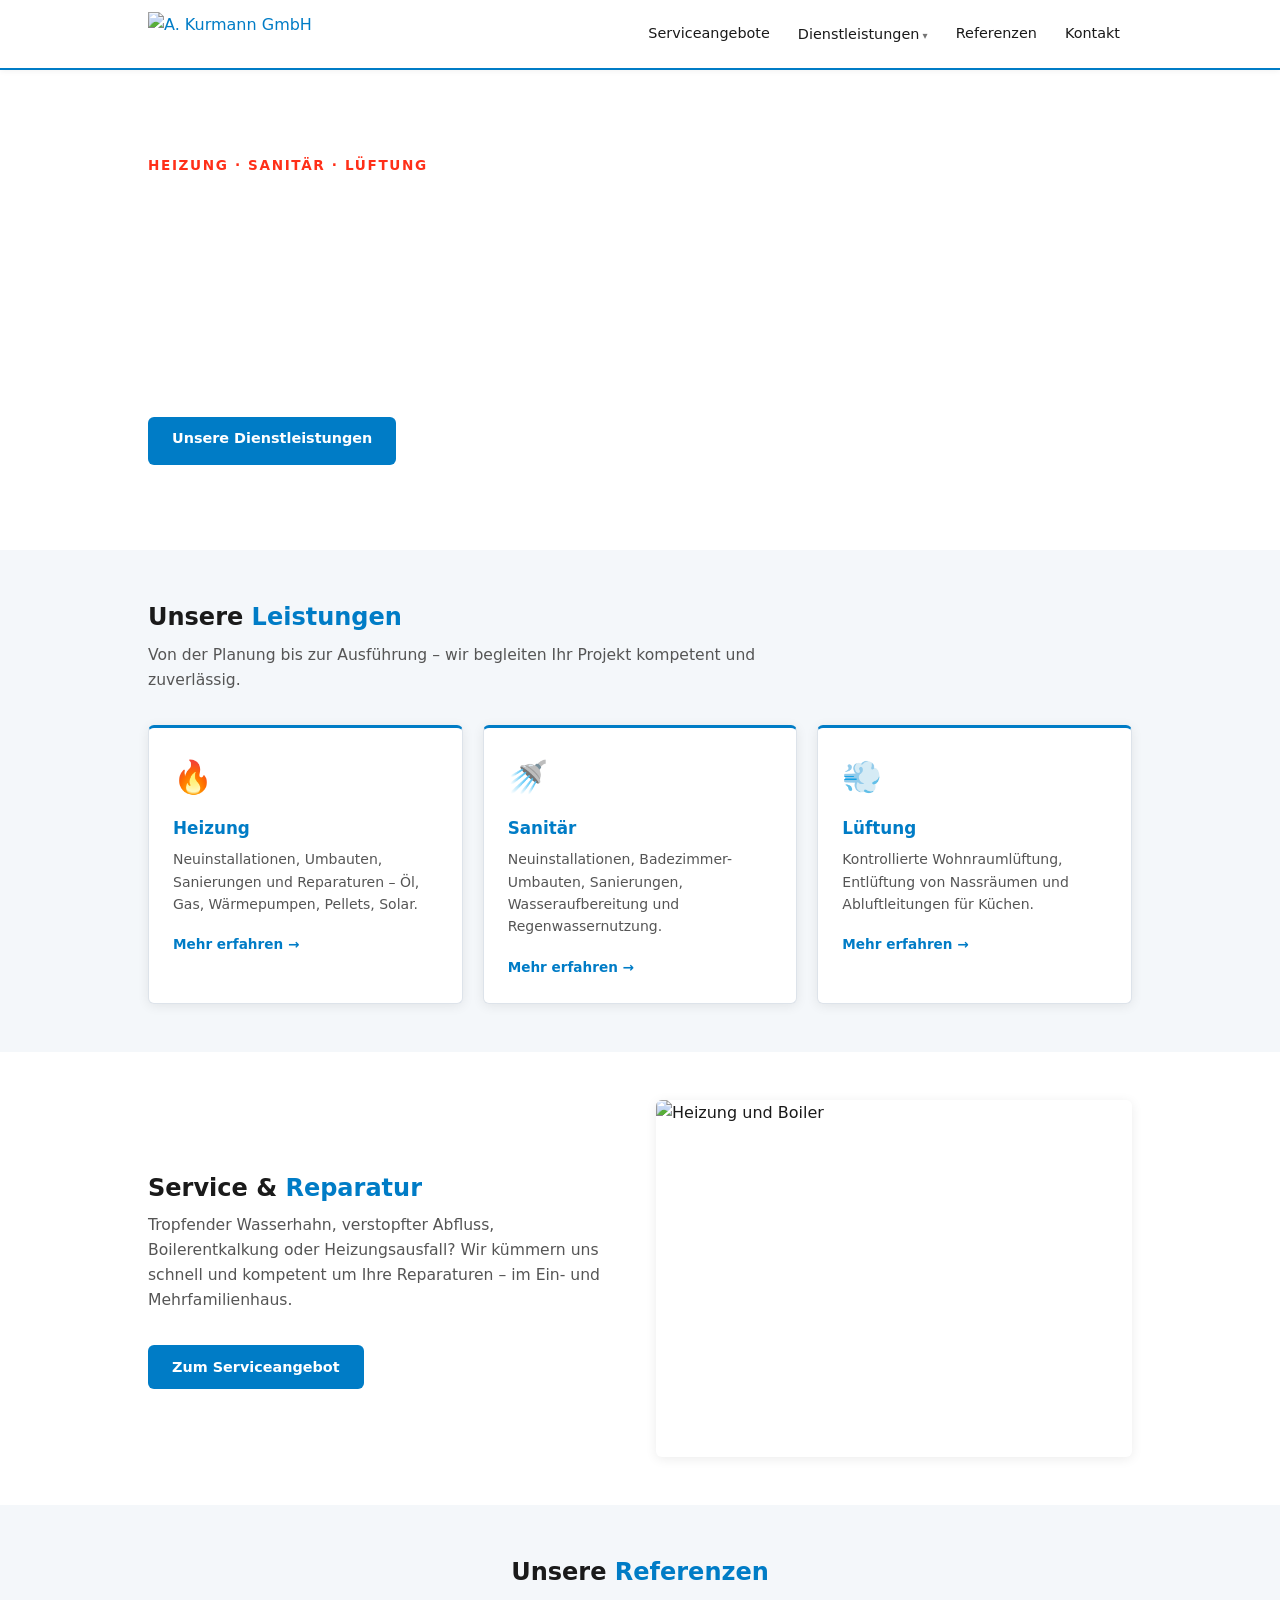
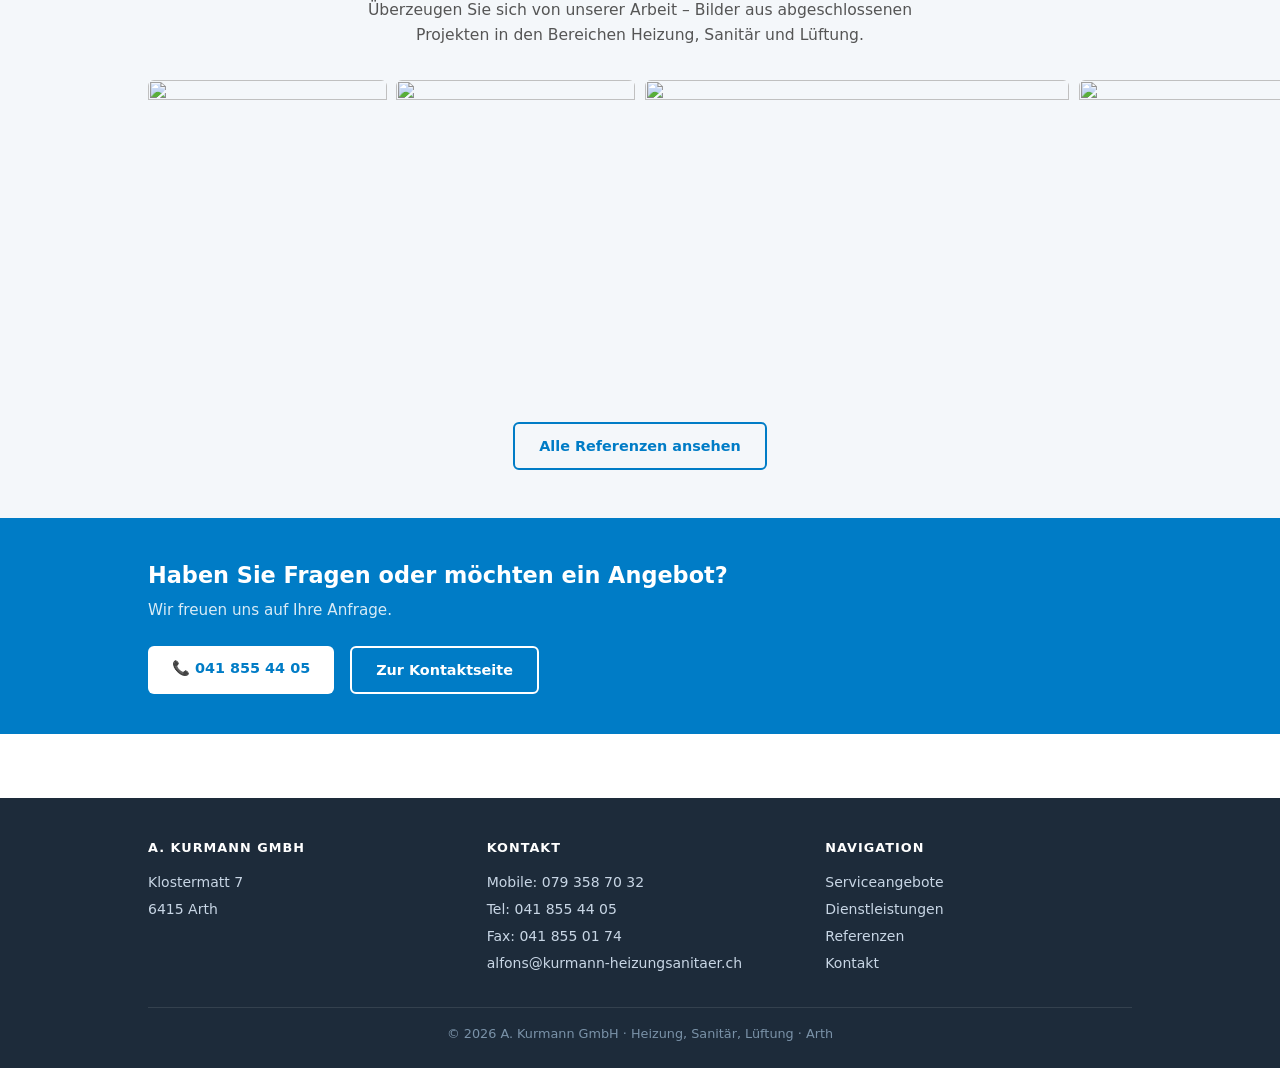
==== public/index.html @ ce7c507b "feat(homepage): add static homepage with 3 design variants - Variant A: full-width hero (firmenauto)" ====
<!DOCTYPE html>
<html lang="de-CH">
<head>
  <meta charset="UTF-8" />
  <meta name="viewport" content="width=device-width, initial-scale=1" />
  <title>A. Kurmann GmbH – Heizung, Sanitär, Lüftung</title>
  <meta name="description" content="A. Kurmann GmbH – Ihr Fachbetrieb für Heizung, Sanitär und Lüftung in der Region Arth. Neuinstallationen, Umbauten, Reparaturen." />
  <link rel="stylesheet" href="css/style.css" />
  <!--
    ╔══════════════════════════════════════════════════╗
    ║  DESIGN VARIANT — uncomment exactly ONE line:   ║
    ╠══════════════════════════════════════════════════╣
    ║  <body class="variant-a">  ← Hero full-width    ║
    ║  <body class="variant-b">  ← Split layout       ║
    ║  <body class="variant-c">  ← Card-first         ║
    ╚══════════════════════════════════════════════════╝
  -->
  <style>
    /* Hide all variants by default, show only the active one */
    .hero-a, .hero-b, .hero-c-wrap { display: none; }
    body.variant-a .hero-a    { display: flex; }
    body.variant-b .hero-b    { display: block; }
    body.variant-c .hero-c-wrap { display: block; }
    /* Default to variant-a if none chosen */
    body:not(.variant-b):not(.variant-c) .hero-a { display: flex; }
  </style>
</head>

<!-- ▼▼ CHANGE THIS CLASS TO SWITCH VARIANT ▼▼ -->
<body class="variant-a">

<!-- ============================================================
     HEADER (shared across all pages)
     ============================================================ -->
<header class="site-header">
  <div class="container">
    <a class="site-logo" href="index.html" aria-label="Zur Startseite">
      <img src="images/logo1.png" alt="A. Kurmann GmbH" />
    </a>

    <button class="nav-toggle" aria-label="Menü öffnen" aria-expanded="false" id="navToggle">
      <svg viewBox="0 0 24 24" aria-hidden="true">
        <line x1="3" y1="6"  x2="21" y2="6"  />
        <line x1="3" y1="12" x2="21" y2="12" />
        <line x1="3" y1="18" x2="21" y2="18" />
      </svg>
    </button>

    <nav class="site-nav" id="siteNav" aria-label="Hauptnavigation">
      <a href="serviceangebote.html">Serviceangebote</a>
      <span class="nav-item">
        <a href="dienstleistungen.html">Dienstleistungen</a>
        <ul class="nav-dropdown">
          <li><a href="heizung.html">Heizung</a></li>
          <li><a href="sanitaer.html">Sanitär</a></li>
          <li><a href="lueftung.html">Lüftung</a></li>
        </ul>
      </span>
      <a href="referenzen.html">Referenzen</a>
      <a href="kontakt.html">Kontakt</a>
    </nav>
  </div>
</header>

<!-- ============================================================
     VARIANT A — Full-width hero with firmenauto + tagline overlay
     ============================================================ -->
<section class="hero-a" aria-label="Willkommen bei A. Kurmann GmbH">
  <div class="hero-a__bg" role="img" aria-label="Kurmann Firmenwagen"></div>
  <div class="container">
    <div class="hero-a__content">
      <p class="hero-a__eyebrow">Heizung · Sanitär · Lüftung</p>
      <h1 class="hero-a__title">Ihr Fachbetrieb<br>in der Region Arth</h1>
      <p class="hero-a__subtitle">
        Neuinstallationen, Umbauten und Reparaturen – wir planen und realisieren
        Ihre Haustechnik-Projekte mit Erfahrung und Sorgfalt.
      </p>
      <div class="hero-a__actions">
        <a href="dienstleistungen.html" class="btn btn-primary">Unsere Dienstleistungen</a>
        <a href="kontakt.html" class="btn btn-outline" style="color:#fff;border-color:#fff;">Kontakt aufnehmen</a>
      </div>
    </div>
  </div>
</section>

<!-- ============================================================
     VARIANT B — Split layout: car left, intro + service cards right
     ============================================================ -->
<section class="hero-b" aria-label="Willkommen bei A. Kurmann GmbH">
  <div class="container">
    <div class="hero-b__inner">
      <div class="hero-b__image">
        <img src="images/firmenauto-scaled.jpg" alt="A. Kurmann GmbH Firmenwagen" loading="eager" />
      </div>
      <div class="hero-b__text">
        <p class="hero-b__tagline">Heizung · Sanitär · Lüftung</p>
        <h1 class="hero-b__title">Ihr Fachbetrieb<br>in der Region Arth</h1>
        <p class="hero-b__desc">
          A. Kurmann GmbH plant und realisiert Neuinstallationen, Umbauten und
          Reparaturen im Bereich der Haustechnik – zuverlässig, sorgfältig und
          persönlich.
        </p>
        <a href="kontakt.html" class="btn btn-primary">Jetzt Kontakt aufnehmen</a>
      </div>
    </div>
  </div>
</section>

<!-- ============================================================
     VARIANT C — Compact banner + 3 service tiles below
     ============================================================ -->
<div class="hero-c-wrap">
  <div class="hero-c" aria-label="Willkommen">
    <img class="hero-c__img" src="images/firmenauto-scaled.jpg" alt="A. Kurmann GmbH Firmenwagen" loading="eager" />
    <div class="hero-c__overlay">
      <h1 class="hero-c__title">A. Kurmann GmbH</h1>
      <p class="hero-c__sub">Heizung · Sanitär · Lüftung · Region Arth</p>
    </div>
  </div>
</div>

<!-- ============================================================
     SERVICE CARDS — shown for all variants below their hero
     ============================================================ -->
<section class="section section-alt">
  <div class="container">
    <h2 class="section-title">Unsere <span>Leistungen</span></h2>
    <p class="section-lead">
      Von der Planung bis zur Ausführung – wir begleiten Ihr Projekt kompetent
      und zuverlässig.
    </p>
    <div class="service-cards">

      <article class="service-card">
        <div class="service-card__icon">🔥</div>
        <h3 class="service-card__title">Heizung</h3>
        <p class="service-card__text">
          Neuinstallationen, Umbauten, Sanierungen und Reparaturen –
          Öl, Gas, Wärmepumpen, Pellets, Solar.
        </p>
        <a href="heizung.html">Mehr erfahren →</a>
      </article>

      <article class="service-card">
        <div class="service-card__icon">🚿</div>
        <h3 class="service-card__title">Sanitär</h3>
        <p class="service-card__text">
          Neuinstallationen, Badezimmer-Umbauten, Sanierungen,
          Wasseraufbereitung und Regenwassernutzung.
        </p>
        <a href="sanitaer.html">Mehr erfahren →</a>
      </article>

      <article class="service-card">
        <div class="service-card__icon">💨</div>
        <h3 class="service-card__title">Lüftung</h3>
        <p class="service-card__text">
          Kontrollierte Wohnraumlüftung, Entlüftung von Nassräumen
          und Abluftleitungen für Küchen.
        </p>
        <a href="lueftung.html">Mehr erfahren →</a>
      </article>

    </div>
  </div>
</section>

<!-- ============================================================
     SERVICE OFFER TEASER
     ============================================================ -->
<section class="section">
  <div class="container">
    <div style="display:grid;grid-template-columns:1fr 1fr;gap:2rem;align-items:center;">
      <div>
        <h2 class="section-title">Service &amp; <span>Reparatur</span></h2>
        <p class="section-lead">
          Tropfender Wasserhahn, verstopfter Abfluss, Boilerentkalkung oder
          Heizungsausfall? Wir kümmern uns schnell und kompetent um Ihre
          Reparaturen – im Ein- und Mehrfamilienhaus.
        </p>
        <a href="serviceangebote.html" class="btn btn-primary">Zum Serviceangebot</a>
      </div>
      <div>
        <img src="images/heizung_boiler-scaled.jpg"
             alt="Heizung und Boiler"
             style="border-radius:6px;box-shadow:0 2px 12px rgba(0,0,0,.08);width:100%;object-fit:cover;aspect-ratio:4/3;"
             loading="lazy" />
      </div>
    </div>
  </div>
</section>

<!-- ============================================================
     REFERENZEN TEASER
     ============================================================ -->
<section class="section section-alt">
  <div class="container" style="text-align:center;">
    <h2 class="section-title">Unsere <span>Referenzen</span></h2>
    <p class="section-lead" style="margin-inline:auto;">
      Überzeugen Sie sich von unserer Arbeit – Bilder aus abgeschlossenen
      Projekten in den Bereichen Heizung, Sanitär und Lüftung.
    </p>
    <div style="display:grid;grid-template-columns:repeat(4,1fr);gap:0.6rem;margin-bottom:1.5rem;" aria-hidden="true">
      <img src="images/Kevin_20230718_142434-scaled.jpg" alt="" loading="lazy"
           style="aspect-ratio:3/4;object-fit:cover;border-radius:6px;width:100%;" />
      <img src="images/vorwandinstallation-scaled.jpg" alt="" loading="lazy"
           style="aspect-ratio:3/4;object-fit:cover;border-radius:6px;width:100%;" />
      <img src="images/komfortlueftung-scaled.jpg" alt="" loading="lazy"
           style="aspect-ratio:4/3;object-fit:cover;border-radius:6px;width:100%;grid-column:span 1;" />
      <img src="images/Kevin_IMG_20200417_100727-scaled.jpg" alt="" loading="lazy"
           style="aspect-ratio:3/4;object-fit:cover;border-radius:6px;width:100%;" />
    </div>
    <a href="referenzen.html" class="btn btn-outline">Alle Referenzen ansehen</a>
  </div>
</section>

<!-- ============================================================
     CONTACT STRIP
     ============================================================ -->
<section style="background:var(--blue);color:#fff;padding:2.5rem 0;">
  <div class="container" style="display:flex;align-items:center;justify-content:space-between;gap:1.5rem;flex-wrap:wrap;">
    <div>
      <h2 style="font-size:1.4rem;font-weight:700;margin-bottom:0.25rem;">Haben Sie Fragen oder möchten ein Angebot?</h2>
      <p style="opacity:.85;font-size:0.95rem;">Wir freuen uns auf Ihre Anfrage.</p>
    </div>
    <div style="display:flex;gap:1rem;flex-wrap:wrap;flex-shrink:0;">
      <a href="tel:0418554405" class="btn" style="background:#fff;color:var(--blue);">📞 041 855 44 05</a>
      <a href="kontakt.html" class="btn" style="background:transparent;color:#fff;border:2px solid #fff;">Zur Kontaktseite</a>
    </div>
  </div>
</section>

<!-- ============================================================
     FOOTER (shared across all pages)
     ============================================================ -->
<footer class="site-footer">
  <div class="container">
    <div class="footer-grid">
      <div class="footer-col">
        <h4>A. Kurmann GmbH</h4>
        <p>Klostermatt 7</p>
        <p>6415 Arth</p>
      </div>
      <div class="footer-col">
        <h4>Kontakt</h4>
        <p>Mobile: <a href="tel:0793587032">079 358 70 32</a></p>
        <p>Tel: <a href="tel:0418554405">041 855 44 05</a></p>
        <p>Fax: 041 855 01 74</p>
        <p><a href="mailto:alfons@kurmann-heizungsanitaer.ch">alfons@kurmann-heizungsanitaer.ch</a></p>
      </div>
      <div class="footer-col">
        <h4>Navigation</h4>
        <p><a href="serviceangebote.html">Serviceangebote</a></p>
        <p><a href="dienstleistungen.html">Dienstleistungen</a></p>
        <p><a href="referenzen.html">Referenzen</a></p>
        <p><a href="kontakt.html">Kontakt</a></p>
      </div>
    </div>
    <div class="footer-bottom">
      &copy; <span id="year"></span> A. Kurmann GmbH · Heizung, Sanitär, Lüftung · Arth
    </div>
  </div>
</footer>

<!-- ============================================================
     SCRIPTS
     ============================================================ -->
<script>
  // Dynamic year in footer
  document.getElementById('year').textContent = new Date().getFullYear();

  // Hamburger menu toggle
  const toggle = document.getElementById('navToggle');
  const nav    = document.getElementById('siteNav');
  toggle.addEventListener('click', () => {
    const open = nav.classList.toggle('open');
    toggle.setAttribute('aria-expanded', open);
  });
  // Close nav when a link is clicked (mobile)
  nav.querySelectorAll('a').forEach(a =>
    a.addEventListener('click', () => { nav.classList.remove('open'); toggle.setAttribute('aria-expanded','false'); })
  );
</script>
</body>
</html>
---- public/css/style.css ----
/* ============================================================
   A. Kurmann GmbH — Heizung, Sanitär, Lüftung
   Main stylesheet
   ============================================================ */

/* --- Design Tokens ----------------------------------------- */
:root {
  --blue:       #007CC6;
  --blue-dark:  #005f99;
  --red:        #FF2F18;
  --text:       #1a1a1a;
  --text-muted: #555;
  --bg:         #ffffff;
  --bg-alt:     #f4f7fa;
  --border:     #dde3ea;
  --max-width:  1024px;
  --radius:     6px;
  --shadow:     0 2px 12px rgba(0,0,0,.08);
  --transition: 0.2s ease;
}

/* --- Reset & Base ------------------------------------------ */
*, *::before, *::after { box-sizing: border-box; margin: 0; padding: 0; }

html { font-size: 16px; scroll-behavior: smooth; }

body {
  font-family: system-ui, -apple-system, "Segoe UI", Helvetica, Arial, sans-serif;
  color: var(--text);
  background: var(--bg);
  line-height: 1.6;
}

img { max-width: 100%; height: auto; display: block; }
a { color: var(--blue); text-decoration: none; transition: color var(--transition); }
a:hover { color: var(--blue-dark); }
ul { list-style: none; }

/* --- Layout ------------------------------------------------- */
.container {
  width: 100%;
  max-width: var(--max-width);
  margin-inline: auto;
  padding-inline: 1.25rem;
}

/* ============================================================
   HEADER
   ============================================================ */
.site-header {
  background: var(--bg);
  border-bottom: 2px solid var(--blue);
  position: sticky;
  top: 0;
  z-index: 100;
  box-shadow: 0 1px 6px rgba(0,0,0,.06);
}

.site-header .container {
  display: flex;
  align-items: center;
  justify-content: space-between;
  height: 68px;
  gap: 1rem;
}

.site-logo img {
  height: 44px;
  width: auto;
}

/* Main nav */
.site-nav { display: flex; align-items: center; gap: 0.25rem; }

.site-nav a {
  font-size: 0.9rem;
  font-weight: 500;
  color: var(--text);
  padding: 0.4rem 0.75rem;
  border-radius: var(--radius);
  transition: background var(--transition), color var(--transition);
  white-space: nowrap;
}
.site-nav a:hover,
.site-nav a.active { color: var(--blue); background: var(--bg-alt); }

/* Dropdown */
.nav-item { position: relative; }
.nav-item > a::after { content: " ▾"; font-size: 0.7em; opacity: 0.6; }

.nav-dropdown {
  display: none;
  position: absolute;
  top: calc(100% + 4px);
  left: 0;
  background: var(--bg);
  border: 1px solid var(--border);
  border-radius: var(--radius);
  box-shadow: var(--shadow);
  min-width: 160px;
  z-index: 200;
}
.nav-dropdown a {
  display: block;
  padding: 0.5rem 1rem;
  font-size: 0.875rem;
  border-radius: 0;
}
.nav-dropdown a:first-child { border-radius: var(--radius) var(--radius) 0 0; }
.nav-dropdown a:last-child  { border-radius: 0 0 var(--radius) var(--radius); }
.nav-item:hover .nav-dropdown,
.nav-item:focus-within .nav-dropdown { display: block; }

/* Hamburger */
.nav-toggle {
  display: none;
  background: none;
  border: none;
  cursor: pointer;
  padding: 0.4rem;
  color: var(--text);
}
.nav-toggle svg { width: 24px; height: 24px; stroke: currentColor; fill: none; stroke-width: 2; }

/* ============================================================
   FOOTER
   ============================================================ */
.site-footer {
  background: #1d2b3a;
  color: #c8d6e5;
  padding: 2.5rem 0 1.5rem;
  margin-top: 4rem;
  font-size: 0.875rem;
}

.footer-grid {
  display: grid;
  grid-template-columns: 1fr 1fr 1fr;
  gap: 2rem;
}

.footer-col h4 {
  color: #fff;
  font-size: 0.8rem;
  text-transform: uppercase;
  letter-spacing: 0.08em;
  margin-bottom: 0.75rem;
}

.footer-col a { color: #c8d6e5; }
.footer-col a:hover { color: var(--blue); }
.footer-col p + p { margin-top: 0.3rem; }

.footer-bottom {
  margin-top: 2rem;
  padding-top: 1rem;
  border-top: 1px solid rgba(255,255,255,.1);
  text-align: center;
  font-size: 0.8rem;
  color: #7a92a8;
}

/* ============================================================
   BUTTONS
   ============================================================ */
.btn {
  display: inline-block;
  padding: 0.65rem 1.5rem;
  border-radius: var(--radius);
  font-weight: 600;
  font-size: 0.9rem;
  transition: background var(--transition), transform var(--transition);
  cursor: pointer;
  border: none;
}
.btn-primary {
  background: var(--blue);
  color: #fff;
}
.btn-primary:hover { background: var(--blue-dark); color: #fff; transform: translateY(-1px); }
.btn-outline {
  background: transparent;
  color: var(--blue);
  border: 2px solid var(--blue);
}
.btn-outline:hover { background: var(--blue); color: #fff; transform: translateY(-1px); }

/* ============================================================
   PAGE HERO (inner pages — thin banner)
   ============================================================ */
.page-hero {
  background: var(--bg-alt);
  border-bottom: 1px solid var(--border);
  padding: 1.75rem 0;
}
.page-hero h1 {
  font-size: 1.75rem;
  font-weight: 700;
  color: var(--blue);
}
.page-hero p {
  color: var(--text-muted);
  margin-top: 0.25rem;
  font-size: 0.95rem;
}

/* ============================================================
   SECTION SPACING & HEADINGS
   ============================================================ */
.section { padding: 3rem 0; }
.section-alt { background: var(--bg-alt); }

.section-title {
  font-size: 1.5rem;
  font-weight: 700;
  color: var(--text);
  margin-bottom: 0.4rem;
}
.section-title span { color: var(--blue); }
.section-lead {
  color: var(--text-muted);
  max-width: 620px;
  margin-bottom: 2rem;
  font-size: 0.975rem;
}

/* ============================================================
   HOMEPAGE — VARIANT A
   Full-width hero, firmenauto image, tagline overlay
   ============================================================ */
.hero-a {
  position: relative;
  min-height: 480px;
  display: flex;
  align-items: center;
  overflow: hidden;
}
.hero-a__bg {
  position: absolute;
  inset: 0;
  background-image: url('../images/firmenauto-scaled.jpg');
  background-size: cover;
  background-position: center 60%;
  filter: brightness(0.55);
}
.hero-a__content {
  position: relative;
  z-index: 1;
  color: #fff;
  max-width: 600px;
}
.hero-a__eyebrow {
  font-size: 0.85rem;
  font-weight: 600;
  text-transform: uppercase;
  letter-spacing: 0.12em;
  color: #FF2F18;
  margin-bottom: 0.75rem;
}
.hero-a__title {
  font-size: clamp(1.8rem, 4vw, 2.8rem);
  font-weight: 800;
  line-height: 1.15;
  margin-bottom: 1rem;
}
.hero-a__subtitle {
  font-size: 1.05rem;
  opacity: 0.9;
  margin-bottom: 1.75rem;
  max-width: 480px;
}
.hero-a__actions { display: flex; gap: 0.75rem; flex-wrap: wrap; }

/* ============================================================
   HOMEPAGE — VARIANT B
   Split: company car image left, intro + service cards right
   ============================================================ */
.hero-b {
  padding: 3rem 0;
  background: var(--bg-alt);
  border-bottom: 1px solid var(--border);
}
.hero-b__inner {
  display: grid;
  grid-template-columns: 1fr 1fr;
  gap: 2.5rem;
  align-items: center;
}
.hero-b__image img {
  border-radius: var(--radius);
  box-shadow: var(--shadow);
  width: 100%;
  object-fit: cover;
  aspect-ratio: 3/2;
}
.hero-b__tagline {
  font-size: 0.8rem;
  font-weight: 700;
  text-transform: uppercase;
  letter-spacing: 0.12em;
  color: var(--red);
  margin-bottom: 0.5rem;
}
.hero-b__title {
  font-size: clamp(1.5rem, 3vw, 2.2rem);
  font-weight: 800;
  line-height: 1.2;
  margin-bottom: 0.75rem;
}
.hero-b__desc {
  color: var(--text-muted);
  margin-bottom: 1.5rem;
  font-size: 0.95rem;
}

/* ============================================================
   HOMEPAGE — VARIANT C
   Header image banner + 3 service cards
   ============================================================ */
.hero-c {
  position: relative;
  height: 320px;
  overflow: hidden;
}
.hero-c__img {
  width: 100%;
  height: 100%;
  object-fit: cover;
  object-position: center 60%;
  filter: brightness(0.6);
}
.hero-c__overlay {
  position: absolute;
  inset: 0;
  display: flex;
  flex-direction: column;
  align-items: center;
  justify-content: center;
  color: #fff;
  text-align: center;
  padding: 1rem;
}
.hero-c__title {
  font-size: clamp(1.6rem, 4vw, 2.4rem);
  font-weight: 800;
  text-shadow: 0 2px 8px rgba(0,0,0,.5);
  margin-bottom: 0.5rem;
}
.hero-c__sub {
  font-size: 1rem;
  opacity: 0.9;
  text-shadow: 0 1px 4px rgba(0,0,0,.4);
}

/* ============================================================
   SERVICE CARDS (used by Variant B & C)
   ============================================================ */
.service-cards {
  display: grid;
  grid-template-columns: repeat(3, 1fr);
  gap: 1.25rem;
}
.service-card {
  background: var(--bg);
  border: 1px solid var(--border);
  border-top: 3px solid var(--blue);
  border-radius: var(--radius);
  padding: 1.5rem;
  box-shadow: var(--shadow);
  transition: transform var(--transition), box-shadow var(--transition);
}
.service-card:hover { transform: translateY(-3px); box-shadow: 0 6px 20px rgba(0,0,0,.1); }
.service-card__icon {
  font-size: 2rem;
  margin-bottom: 0.75rem;
}
.service-card__title {
  font-size: 1.05rem;
  font-weight: 700;
  color: var(--blue);
  margin-bottom: 0.4rem;
}
.service-card__text {
  font-size: 0.875rem;
  color: var(--text-muted);
  margin-bottom: 1rem;
}
.service-card a {
  font-size: 0.85rem;
  font-weight: 600;
  color: var(--blue);
}
.service-card a:hover { text-decoration: underline; }

/* ============================================================
   CONTENT SECTIONS (used on inner pages)
   ============================================================ */
.content-block { max-width: 780px; }
.content-block p { margin-bottom: 1rem; color: var(--text-muted); }
.content-block ul {
  list-style: disc;
  padding-left: 1.5rem;
  color: var(--text-muted);
}
.content-block ul li { margin-bottom: 0.3rem; }

/* Feature image (inner pages) */
.feature-img {
  border-radius: var(--radius);
  box-shadow: var(--shadow);
  max-width: 520px;
  margin-top: 1.5rem;
}

/* ============================================================
   GALLERY (referenzen page)
   ============================================================ */
.gallery-grid {
  display: grid;
  grid-template-columns: repeat(auto-fill, minmax(220px, 1fr));
  gap: 0.75rem;
  margin-top: 1.25rem;
}
.gallery-item {
  position: relative;
  overflow: hidden;
  border-radius: var(--radius);
  cursor: pointer;
  aspect-ratio: 4/3;
  background: var(--bg-alt);
}
.gallery-item img {
  width: 100%;
  height: 100%;
  object-fit: cover;
  transition: transform 0.3s ease;
}
.gallery-item:hover img { transform: scale(1.05); }

/* Lightbox */
.lightbox {
  display: none;
  position: fixed;
  inset: 0;
  background: rgba(0,0,0,.9);
  z-index: 9999;
  align-items: center;
  justify-content: center;
  padding: 1rem;
}
.lightbox.open { display: flex; }
.lightbox__img {
  max-width: 90vw;
  max-height: 90vh;
  border-radius: var(--radius);
  box-shadow: 0 8px 40px rgba(0,0,0,.5);
}
.lightbox__close {
  position: absolute;
  top: 1rem;
  right: 1.25rem;
  background: none;
  border: none;
  color: #fff;
  font-size: 2rem;
  cursor: pointer;
  line-height: 1;
  opacity: 0.8;
  transition: opacity var(--transition);
}
.lightbox__close:hover { opacity: 1; }

/* ============================================================
   CONTACT PAGE
   ============================================================ */
.contact-grid {
  display: grid;
  grid-template-columns: 1fr 1fr;
  gap: 2.5rem;
  align-items: start;
}
.contact-info dt {
  font-weight: 700;
  font-size: 0.8rem;
  text-transform: uppercase;
  letter-spacing: 0.08em;
  color: var(--text-muted);
  margin-top: 1rem;
}
.contact-info dd { margin-top: 0.15rem; }
.contact-info dd a { color: var(--blue); }

/* ============================================================
   RESPONSIVE
   ============================================================ */
@media (max-width: 768px) {
  /* Header */
  .site-nav { display: none; flex-direction: column; gap: 0; width: 100%; }
  .site-nav.open { display: flex; position: absolute; top: 68px; left: 0; right: 0;
    background: var(--bg); border-top: 1px solid var(--border); padding: 0.5rem 0;
    box-shadow: 0 4px 12px rgba(0,0,0,.1); z-index: 99; }
  .site-nav a { padding: 0.65rem 1.25rem; }
  .nav-toggle { display: block; }
  .nav-item { width: 100%; }
  .nav-dropdown { position: static; box-shadow: none; border: none; border-left: 3px solid var(--blue);
    margin-left: 1rem; display: none; }
  .nav-item:hover .nav-dropdown { display: block; }

  /* Hero B grid */
  .hero-b__inner { grid-template-columns: 1fr; }

  /* Service cards */
  .service-cards { grid-template-columns: 1fr; }

  /* Gallery */
  .gallery-grid { grid-template-columns: repeat(auto-fill, minmax(150px, 1fr)); }

  /* Footer */
  .footer-grid { grid-template-columns: 1fr; gap: 1.25rem; }

  /* Contact */
  .contact-grid { grid-template-columns: 1fr; }
}

@media (max-width: 480px) {
  .hero-a { min-height: 360px; }
  .hero-c { height: 240px; }
  .service-cards { grid-template-columns: 1fr; }
}
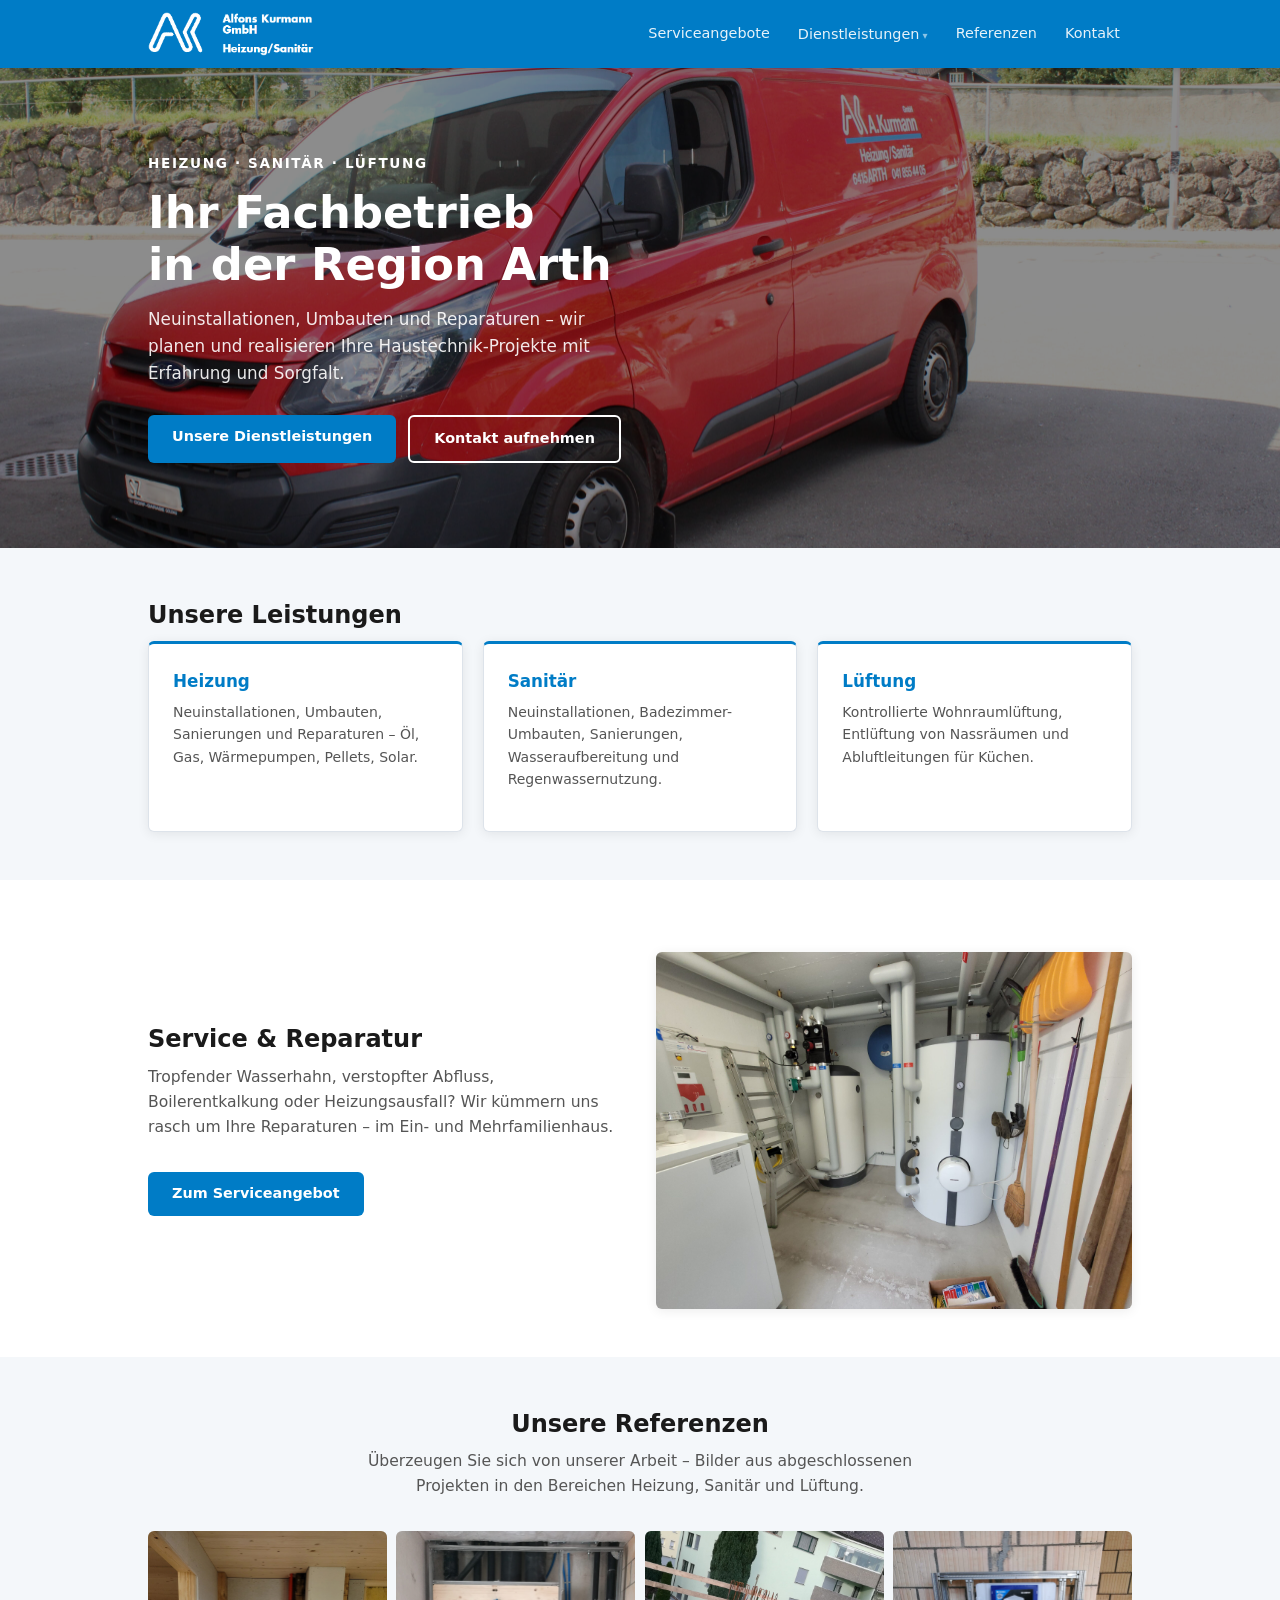
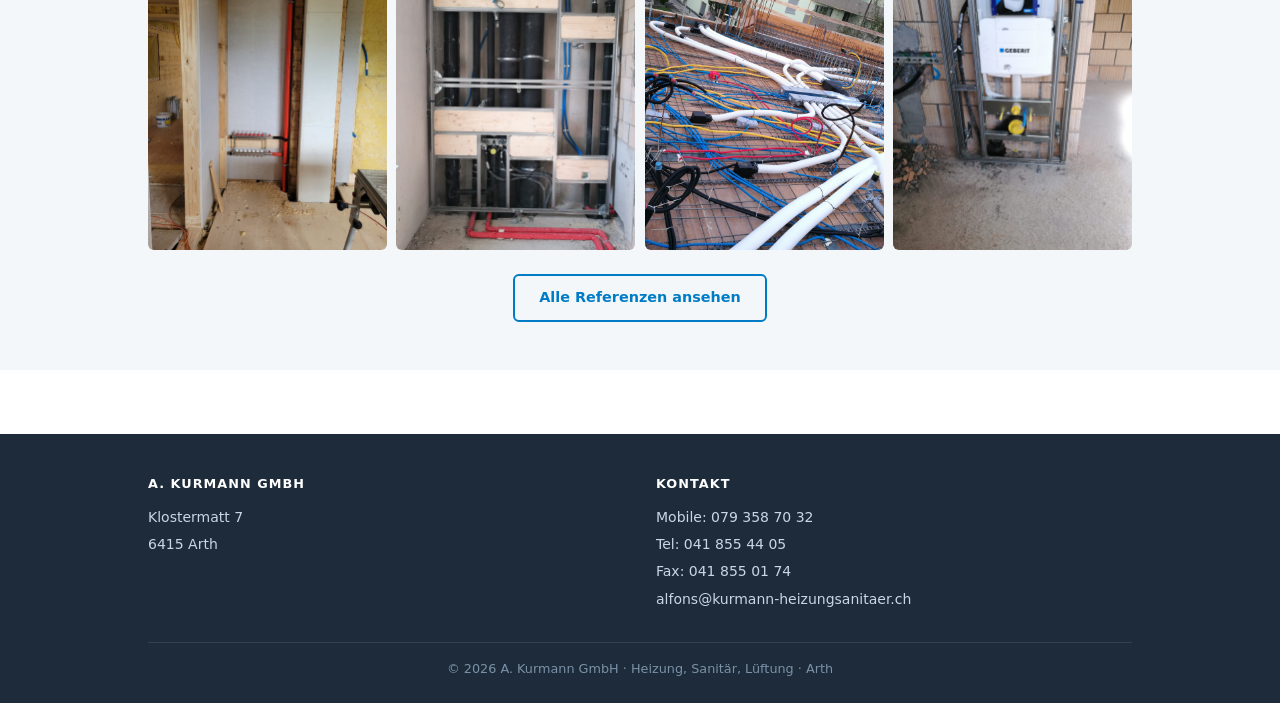
==== commit a5dc3d32: "V1" ====
--- a/public/index.html
+++ b/public/index.html
@@ -6,65 +6,12 @@
   <title>A. Kurmann GmbH – Heizung, Sanitär, Lüftung</title>
   <meta name="description" content="A. Kurmann GmbH – Ihr Fachbetrieb für Heizung, Sanitär und Lüftung in der Region Arth. Neuinstallationen, Umbauten, Reparaturen." />
   <link rel="stylesheet" href="css/style.css" />
-  <!--
-    ╔══════════════════════════════════════════════════╗
-    ║  DESIGN VARIANT — uncomment exactly ONE line:   ║
-    ╠══════════════════════════════════════════════════╣
-    ║  <body class="variant-a">  ← Hero full-width    ║
-    ║  <body class="variant-b">  ← Split layout       ║
-    ║  <body class="variant-c">  ← Card-first         ║
-    ╚══════════════════════════════════════════════════╝
-  -->
-  <style>
-    /* Hide all variants by default, show only the active one */
-    .hero-a, .hero-b, .hero-c-wrap { display: none; }
-    body.variant-a .hero-a    { display: flex; }
-    body.variant-b .hero-b    { display: block; }
-    body.variant-c .hero-c-wrap { display: block; }
-    /* Default to variant-a if none chosen */
-    body:not(.variant-b):not(.variant-c) .hero-a { display: flex; }
-  </style>
 </head>
+<body>
 
-<!-- ▼▼ CHANGE THIS CLASS TO SWITCH VARIANT ▼▼ -->
-<body class="variant-a">
+<div id="site-header"></div>
 
-<!-- ============================================================
-     HEADER (shared across all pages)
-     ============================================================ -->
-<header class="site-header">
-  <div class="container">
-    <a class="site-logo" href="index.html" aria-label="Zur Startseite">
-      <img src="images/logo1.png" alt="A. Kurmann GmbH" />
-    </a>
-
-    <button class="nav-toggle" aria-label="Menü öffnen" aria-expanded="false" id="navToggle">
-      <svg viewBox="0 0 24 24" aria-hidden="true">
-        <line x1="3" y1="6"  x2="21" y2="6"  />
-        <line x1="3" y1="12" x2="21" y2="12" />
-        <line x1="3" y1="18" x2="21" y2="18" />
-      </svg>
-    </button>
-
-    <nav class="site-nav" id="siteNav" aria-label="Hauptnavigation">
-      <a href="serviceangebote.html">Serviceangebote</a>
-      <span class="nav-item">
-        <a href="dienstleistungen.html">Dienstleistungen</a>
-        <ul class="nav-dropdown">
-          <li><a href="heizung.html">Heizung</a></li>
-          <li><a href="sanitaer.html">Sanitär</a></li>
-          <li><a href="lueftung.html">Lüftung</a></li>
-        </ul>
-      </span>
-      <a href="referenzen.html">Referenzen</a>
-      <a href="kontakt.html">Kontakt</a>
-    </nav>
-  </div>
-</header>
-
-<!-- ============================================================
-     VARIANT A — Full-width hero with firmenauto + tagline overlay
-     ============================================================ -->
+<!-- VARIANT A — Full-width hero with firmenauto + tagline overlay -->
 <section class="hero-a" aria-label="Willkommen bei A. Kurmann GmbH">
   <div class="hero-a__bg" role="img" aria-label="Kurmann Firmenwagen"></div>
   <div class="container">
@@ -83,203 +30,60 @@
   </div>
 </section>
 
-<!-- ============================================================
-     VARIANT B — Split layout: car left, intro + service cards right
-     ============================================================ -->
-<section class="hero-b" aria-label="Willkommen bei A. Kurmann GmbH">
+<!-- SERVICE CARDS -->
+<section class="section section-alt">
   <div class="container">
-    <div class="hero-b__inner">
-      <div class="hero-b__image">
-        <img src="images/firmenauto-scaled.jpg" alt="A. Kurmann GmbH Firmenwagen" loading="eager" />
+    <h2 class="section-title">Unsere Leistungen</h2>
+    <div class="service-cards">
+      <a href="heizung.html" class="service-card">
+        <h3 class="service-card__title">Heizung</h3>
+        <p class="service-card__text">Neuinstallationen, Umbauten, Sanierungen und Reparaturen – Öl, Gas, Wärmepumpen, Pellets, Solar.</p>
+      </a>
+      <a href="sanitaer.html" class="service-card">
+        <h3 class="service-card__title">Sanitär</h3>
+        <p class="service-card__text">Neuinstallationen, Badezimmer-Umbauten, Sanierungen, Wasseraufbereitung und Regenwassernutzung.</p>
+      </a>
+      <a href="lueftung.html" class="service-card">
+        <h3 class="service-card__title">Lüftung</h3>
+        <p class="service-card__text">Kontrollierte Wohnraumlüftung, Entlüftung von Nassräumen und Abluftleitungen für Küchen.</p>
+      </a>
+    </div>
+  </div>
+</section>
+
+<!-- SERVICE OFFER TEASER -->
+<section class="section">
+  <div class="container">
+    <div class="split-grid">
+      <div>
+        <h2 class="section-title">Service &amp; Reparatur</h2>
+        <p class="section-lead">Tropfender Wasserhahn, verstopfter Abfluss, Boilerentkalkung oder Heizungsausfall? Wir kümmern uns rasch um Ihre Reparaturen – im Ein- und Mehrfamilienhaus.</p>
+        <a href="serviceangebote.html" class="btn btn-primary">Zum Serviceangebot</a>
       </div>
-      <div class="hero-b__text">
-        <p class="hero-b__tagline">Heizung · Sanitär · Lüftung</p>
-        <h1 class="hero-b__title">Ihr Fachbetrieb<br>in der Region Arth</h1>
-        <p class="hero-b__desc">
-          A. Kurmann GmbH plant und realisiert Neuinstallationen, Umbauten und
-          Reparaturen im Bereich der Haustechnik – zuverlässig, sorgfältig und
-          persönlich.
-        </p>
-        <a href="kontakt.html" class="btn btn-primary">Jetzt Kontakt aufnehmen</a>
+      <div>
+        <img src="images/heizung_boiler-scaled.jpg" alt="Heizung und Boiler" class="feature-img" loading="lazy" style="width:100%;aspect-ratio:4/3;object-fit:cover;" />
       </div>
     </div>
   </div>
 </section>
 
-<!-- ============================================================
-     VARIANT C — Compact banner + 3 service tiles below
-     ============================================================ -->
-<div class="hero-c-wrap">
-  <div class="hero-c" aria-label="Willkommen">
-    <img class="hero-c__img" src="images/firmenauto-scaled.jpg" alt="A. Kurmann GmbH Firmenwagen" loading="eager" />
-    <div class="hero-c__overlay">
-      <h1 class="hero-c__title">A. Kurmann GmbH</h1>
-      <p class="hero-c__sub">Heizung · Sanitär · Lüftung · Region Arth</p>
-    </div>
-  </div>
-</div>
-
-<!-- ============================================================
-     SERVICE CARDS — shown for all variants below their hero
-     ============================================================ -->
-<section class="section section-alt">
-  <div class="container">
-    <h2 class="section-title">Unsere <span>Leistungen</span></h2>
-    <p class="section-lead">
-      Von der Planung bis zur Ausführung – wir begleiten Ihr Projekt kompetent
-      und zuverlässig.
-    </p>
-    <div class="service-cards">
-
-      <article class="service-card">
-        <div class="service-card__icon">🔥</div>
-        <h3 class="service-card__title">Heizung</h3>
-        <p class="service-card__text">
-          Neuinstallationen, Umbauten, Sanierungen und Reparaturen –
-          Öl, Gas, Wärmepumpen, Pellets, Solar.
-        </p>
-        <a href="heizung.html">Mehr erfahren →</a>
-      </article>
-
-      <article class="service-card">
-        <div class="service-card__icon">🚿</div>
-        <h3 class="service-card__title">Sanitär</h3>
-        <p class="service-card__text">
-          Neuinstallationen, Badezimmer-Umbauten, Sanierungen,
-          Wasseraufbereitung und Regenwassernutzung.
-        </p>
-        <a href="sanitaer.html">Mehr erfahren →</a>
-      </article>
-
-      <article class="service-card">
-        <div class="service-card__icon">💨</div>
-        <h3 class="service-card__title">Lüftung</h3>
-        <p class="service-card__text">
-          Kontrollierte Wohnraumlüftung, Entlüftung von Nassräumen
-          und Abluftleitungen für Küchen.
-        </p>
-        <a href="lueftung.html">Mehr erfahren →</a>
-      </article>
-
-    </div>
-  </div>
-</section>
-
-<!-- ============================================================
-     SERVICE OFFER TEASER
-     ============================================================ -->
-<section class="section">
-  <div class="container">
-    <div style="display:grid;grid-template-columns:1fr 1fr;gap:2rem;align-items:center;">
-      <div>
-        <h2 class="section-title">Service &amp; <span>Reparatur</span></h2>
-        <p class="section-lead">
-          Tropfender Wasserhahn, verstopfter Abfluss, Boilerentkalkung oder
-          Heizungsausfall? Wir kümmern uns schnell und kompetent um Ihre
-          Reparaturen – im Ein- und Mehrfamilienhaus.
-        </p>
-        <a href="serviceangebote.html" class="btn btn-primary">Zum Serviceangebot</a>
-      </div>
-      <div>
-        <img src="images/heizung_boiler-scaled.jpg"
-             alt="Heizung und Boiler"
-             style="border-radius:6px;box-shadow:0 2px 12px rgba(0,0,0,.08);width:100%;object-fit:cover;aspect-ratio:4/3;"
-             loading="lazy" />
-      </div>
-    </div>
-  </div>
-</section>
-
-<!-- ============================================================
-     REFERENZEN TEASER
-     ============================================================ -->
+<!-- REFERENZEN TEASER -->
 <section class="section section-alt">
   <div class="container" style="text-align:center;">
-    <h2 class="section-title">Unsere <span>Referenzen</span></h2>
-    <p class="section-lead" style="margin-inline:auto;">
-      Überzeugen Sie sich von unserer Arbeit – Bilder aus abgeschlossenen
-      Projekten in den Bereichen Heizung, Sanitär und Lüftung.
-    </p>
-    <div style="display:grid;grid-template-columns:repeat(4,1fr);gap:0.6rem;margin-bottom:1.5rem;" aria-hidden="true">
-      <img src="images/Kevin_20230718_142434-scaled.jpg" alt="" loading="lazy"
-           style="aspect-ratio:3/4;object-fit:cover;border-radius:6px;width:100%;" />
-      <img src="images/vorwandinstallation-scaled.jpg" alt="" loading="lazy"
-           style="aspect-ratio:3/4;object-fit:cover;border-radius:6px;width:100%;" />
-      <img src="images/komfortlueftung-scaled.jpg" alt="" loading="lazy"
-           style="aspect-ratio:4/3;object-fit:cover;border-radius:6px;width:100%;grid-column:span 1;" />
-      <img src="images/Kevin_IMG_20200417_100727-scaled.jpg" alt="" loading="lazy"
-           style="aspect-ratio:3/4;object-fit:cover;border-radius:6px;width:100%;" />
+    <h2 class="section-title">Unsere Referenzen</h2>
+    <p class="section-lead" style="margin-inline:auto;">Überzeugen Sie sich von unserer Arbeit – Bilder aus abgeschlossenen Projekten in den Bereichen Heizung, Sanitär und Lüftung.</p>
+    <div class="ref-preview" aria-hidden="true">
+      <img src="images/Kevin_20230718_142434-scaled.jpg" alt="" loading="lazy" />
+      <img src="images/vorwandinstallation-scaled.jpg" alt="" loading="lazy" />
+      <img src="images/komfortlueftung-scaled.jpg" alt="" loading="lazy" />
+      <img src="images/Kevin_IMG_20200417_100727-scaled.jpg" alt="" loading="lazy" />
     </div>
     <a href="referenzen.html" class="btn btn-outline">Alle Referenzen ansehen</a>
   </div>
 </section>
 
-<!-- ============================================================
-     CONTACT STRIP
-     ============================================================ -->
-<section style="background:var(--blue);color:#fff;padding:2.5rem 0;">
-  <div class="container" style="display:flex;align-items:center;justify-content:space-between;gap:1.5rem;flex-wrap:wrap;">
-    <div>
-      <h2 style="font-size:1.4rem;font-weight:700;margin-bottom:0.25rem;">Haben Sie Fragen oder möchten ein Angebot?</h2>
-      <p style="opacity:.85;font-size:0.95rem;">Wir freuen uns auf Ihre Anfrage.</p>
-    </div>
-    <div style="display:flex;gap:1rem;flex-wrap:wrap;flex-shrink:0;">
-      <a href="tel:0418554405" class="btn" style="background:#fff;color:var(--blue);">📞 041 855 44 05</a>
-      <a href="kontakt.html" class="btn" style="background:transparent;color:#fff;border:2px solid #fff;">Zur Kontaktseite</a>
-    </div>
-  </div>
-</section>
+<div id="site-footer"></div>
 
-<!-- ============================================================
-     FOOTER (shared across all pages)
-     ============================================================ -->
-<footer class="site-footer">
-  <div class="container">
-    <div class="footer-grid">
-      <div class="footer-col">
-        <h4>A. Kurmann GmbH</h4>
-        <p>Klostermatt 7</p>
-        <p>6415 Arth</p>
-      </div>
-      <div class="footer-col">
-        <h4>Kontakt</h4>
-        <p>Mobile: <a href="tel:0793587032">079 358 70 32</a></p>
-        <p>Tel: <a href="tel:0418554405">041 855 44 05</a></p>
-        <p>Fax: 041 855 01 74</p>
-        <p><a href="mailto:alfons@kurmann-heizungsanitaer.ch">alfons@kurmann-heizungsanitaer.ch</a></p>
-      </div>
-      <div class="footer-col">
-        <h4>Navigation</h4>
-        <p><a href="serviceangebote.html">Serviceangebote</a></p>
-        <p><a href="dienstleistungen.html">Dienstleistungen</a></p>
-        <p><a href="referenzen.html">Referenzen</a></p>
-        <p><a href="kontakt.html">Kontakt</a></p>
-      </div>
-    </div>
-    <div class="footer-bottom">
-      &copy; <span id="year"></span> A. Kurmann GmbH · Heizung, Sanitär, Lüftung · Arth
-    </div>
-  </div>
-</footer>
-
-<!-- ============================================================
-     SCRIPTS
-     ============================================================ -->
-<script>
-  // Dynamic year in footer
-  document.getElementById('year').textContent = new Date().getFullYear();
-
-  // Hamburger menu toggle
-  const toggle = document.getElementById('navToggle');
-  const nav    = document.getElementById('siteNav');
-  toggle.addEventListener('click', () => {
-    const open = nav.classList.toggle('open');
-    toggle.setAttribute('aria-expanded', open);
-  });
-  // Close nav when a link is clicked (mobile)
-  nav.querySelectorAll('a').forEach(a =>
-    a.addEventListener('click', () => { nav.classList.remove('open'); toggle.setAttribute('aria-expanded','false'); })
-  );
-</script>
+<script src="js/components.js"></script>
 </body>
 </html>
--- a/public/css/style.css
+++ b/public/css/style.css
@@ -48,12 +48,12 @@
    HEADER
    ============================================================ */
 .site-header {
-  background: var(--bg);
-  border-bottom: 2px solid var(--blue);
+  background: var(--blue);
+  border-bottom: none;
   position: sticky;
   top: 0;
   z-index: 100;
-  box-shadow: 0 1px 6px rgba(0,0,0,.06);
+  box-shadow: 0 2px 8px rgba(0,0,0,.15);
 }
 
 .site-header .container {
@@ -75,14 +75,14 @@
 .site-nav a {
   font-size: 0.9rem;
   font-weight: 500;
-  color: var(--text);
+  color: rgba(255,255,255,0.9);
   padding: 0.4rem 0.75rem;
   border-radius: var(--radius);
   transition: background var(--transition), color var(--transition);
   white-space: nowrap;
 }
 .site-nav a:hover,
-.site-nav a.active { color: var(--blue); background: var(--bg-alt); }
+.site-nav a.active { color: #fff; background: rgba(255,255,255,.15); }
 
 /* Dropdown */
 .nav-item { position: relative; }
@@ -105,7 +105,9 @@
   padding: 0.5rem 1rem;
   font-size: 0.875rem;
   border-radius: 0;
-}
+  color: var(--text);
+}
+.nav-dropdown a:hover { background: var(--bg-alt); color: var(--blue); }
 .nav-dropdown a:first-child { border-radius: var(--radius) var(--radius) 0 0; }
 .nav-dropdown a:last-child  { border-radius: 0 0 var(--radius) var(--radius); }
 .nav-item:hover .nav-dropdown,
@@ -118,7 +120,7 @@
   border: none;
   cursor: pointer;
   padding: 0.4rem;
-  color: var(--text);
+  color: #fff;
 }
 .nav-toggle svg { width: 24px; height: 24px; stroke: currentColor; fill: none; stroke-width: 2; }
 
@@ -135,7 +137,7 @@
 
 .footer-grid {
   display: grid;
-  grid-template-columns: 1fr 1fr 1fr;
+  grid-template-columns: 1fr 1fr;
   gap: 2rem;
 }
 
@@ -193,10 +195,10 @@
   border-bottom: 1px solid var(--border);
   padding: 1.75rem 0;
 }
-.page-hero h1 {
+.page-hero__title {
   font-size: 1.75rem;
   font-weight: 700;
-  color: var(--blue);
+  color: var(--text);
 }
 .page-hero p {
   color: var(--text-muted);
@@ -216,7 +218,7 @@
   color: var(--text);
   margin-bottom: 0.4rem;
 }
-.section-title span { color: var(--blue); }
+.section-title span { color: var(--text); }
 .section-lead {
   color: var(--text-muted);
   max-width: 620px;
@@ -254,7 +256,7 @@
   font-weight: 600;
   text-transform: uppercase;
   letter-spacing: 0.12em;
-  color: #FF2F18;
+  color: #fff;
   margin-bottom: 0.75rem;
 }
 .hero-a__title {
@@ -368,12 +370,11 @@
   padding: 1.5rem;
   box-shadow: var(--shadow);
   transition: transform var(--transition), box-shadow var(--transition);
-}
-.service-card:hover { transform: translateY(-3px); box-shadow: 0 6px 20px rgba(0,0,0,.1); }
-.service-card__icon {
-  font-size: 2rem;
-  margin-bottom: 0.75rem;
-}
+  display: block;
+  color: inherit;
+  text-decoration: none;
+}
+.service-card:hover { transform: translateY(-3px); box-shadow: 0 6px 20px rgba(0,0,0,.1); color: inherit; }
 .service-card__title {
   font-size: 1.05rem;
   font-weight: 700;
@@ -391,6 +392,34 @@
   color: var(--blue);
 }
 .service-card a:hover { text-decoration: underline; }
+
+/* ============================================================
+   HOMEPAGE SHARED LAYOUT
+   ============================================================ */
+.split-grid {
+  display: grid;
+  grid-template-columns: 1fr 1fr;
+  gap: 2rem;
+  align-items: center;
+}
+
+.ref-preview {
+  display: grid;
+  grid-template-columns: repeat(4, 1fr);
+  gap: 0.6rem;
+  margin-bottom: 1.5rem;
+}
+.ref-preview img {
+  aspect-ratio: 3/4;
+  object-fit: cover;
+  border-radius: var(--radius);
+  width: 100%;
+}
+
+@media (max-width: 768px) {
+  .split-grid { grid-template-columns: 1fr; }
+  .ref-preview { grid-template-columns: repeat(2, 1fr); }
+}
 
 /* ============================================================
    CONTENT SECTIONS (used on inner pages)
@@ -497,8 +526,8 @@
   /* Header */
   .site-nav { display: none; flex-direction: column; gap: 0; width: 100%; }
   .site-nav.open { display: flex; position: absolute; top: 68px; left: 0; right: 0;
-    background: var(--bg); border-top: 1px solid var(--border); padding: 0.5rem 0;
-    box-shadow: 0 4px 12px rgba(0,0,0,.1); z-index: 99; }
+    background: var(--blue); border-top: 1px solid rgba(255,255,255,.2); padding: 0.5rem 0;
+    box-shadow: 0 4px 12px rgba(0,0,0,.15); z-index: 99; }
   .site-nav a { padding: 0.65rem 1.25rem; }
   .nav-toggle { display: block; }
   .nav-item { width: 100%; }
